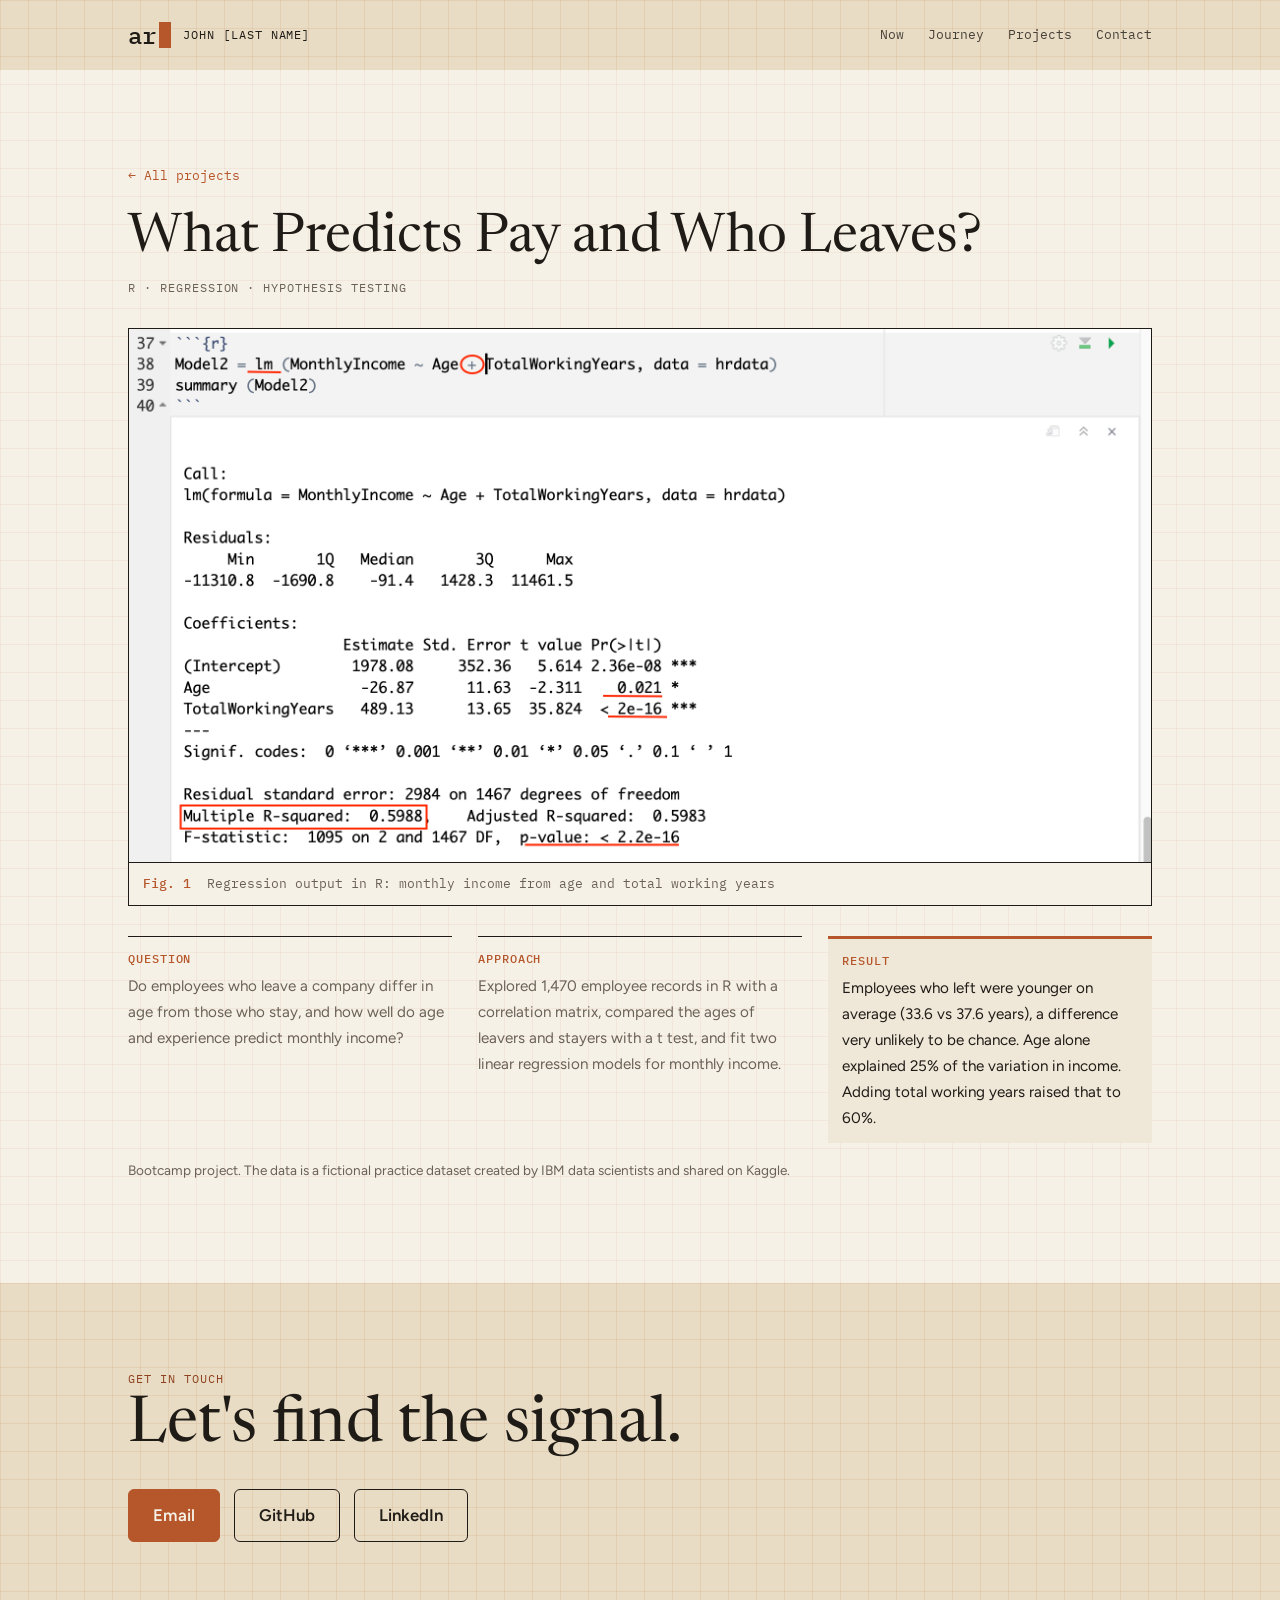
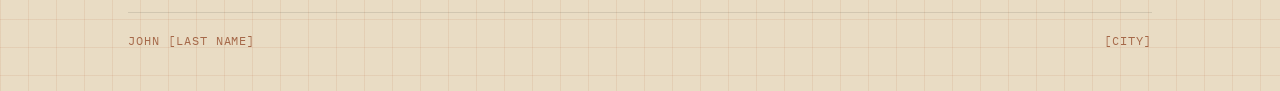
==== hr-attrition.html @ 43357c3b "give each project its own page" ====
<!DOCTYPE html>
<html lang="en">
<head>
<meta charset="UTF-8">
<meta name="viewport" content="width=device-width, initial-scale=1.0">
<title>What Predicts Pay and Who Leaves? | John [Last Name]</title>
<meta name="description" content="A regression and hypothesis testing project in R on employee pay and attrition.">
<!-- Link preview: what shows when you paste your site link into LinkedIn or a text message -->
<meta property="og:title" content="What Predicts Pay and Who Leaves? | John [Last Name]">
<meta property="og:description" content="A regression and hypothesis testing project in R on employee pay and attrition.">
<meta property="og:type" content="website">
<meta property="og:url" content="https://arod-lab.github.io/hr-attrition.html">
<!-- Tab icon: "ar" with a rust cursor, the same as the logo, drawn right here so no image file is needed -->
<link rel="icon" href="data:image/svg+xml,%3Csvg xmlns='http://www.w3.org/2000/svg' viewBox='0 0 64 64'%3E%3Crect width='64' height='64' rx='12' fill='%23e9dcc4'/%3E%3Ctext x='26' y='44' font-family='ui-monospace,Menlo,monospace' font-weight='700' font-size='30' text-anchor='middle' fill='%231f1b16'%3Ear%3C/text%3E%3Crect x='46' y='20' width='10' height='26' fill='%23b5562b'/%3E%3C/svg%3E">
<link rel="preconnect" href="https://fonts.googleapis.com">
<link rel="preconnect" href="https://fonts.gstatic.com" crossorigin>
<link href="https://fonts.googleapis.com/css2?family=Newsreader:opsz,wght@6..72,400;6..72,600&family=Figtree:wght@400;500;600&family=IBM+Plex+Mono:wght@400;500&display=swap" rel="stylesheet">
<!-- All the colors, fonts and layout live in style.css, shared by every page -->
<link rel="stylesheet" href="style.css">
</head>
<body>
<a class="skip" href="#main">Skip to content</a>

<!-- ===== HEADER: stays at the top of the screen while you scroll ===== -->
<header>
  <div class="wrap">
    <a class="me" href="index.html">
      <span class="logo" aria-label="ar">ar<span class="cursor"></span></span>
      <span class="mono">John [Last Name]</span>
    </a>
    <nav>
      <a href="index.html#now">Now</a>
      <a href="index.html#journey">Journey</a>
      <a href="index.html#projects">Projects</a>
      <a href="index.html#contact">Contact</a>
    </nav>
  </div>
</header>

<main id="main" class="wrap">
  <!-- ===== THE PROJECT ===== -->
  <section class="project project-page">
    <a class="back" href="index.html#projects">← All projects</a>
    <h1 class="page-title">What Predicts Pay and Who Leaves?</h1>
    <span class="mono page-tools">R · Regression · Hypothesis testing</span>

    <figure>
      <img class="shot" src="images/hr-regression.png" alt="R output of a linear regression predicting monthly income from age and total working years, with an R squared of 0.5988">
      <figcaption><b>Fig. 1</b> &nbsp;Regression output in R: monthly income from age and total working years</figcaption>
    </figure>
    <div class="qar">
      <div><h4>Question</h4><p>Do employees who leave a company differ in age from those who stay, and how well do age and experience predict monthly income?</p></div>
      <div><h4>Approach</h4><p>Explored 1,470 employee records in R with a correlation matrix, compared the ages of leavers and stayers with a t test, and fit two linear regression models for monthly income.</p></div>
      <div class="result"><h4>Result</h4><p>Employees who left were younger on average (33.6 vs 37.6 years), a difference very unlikely to be chance. Age alone explained 25% of the variation in income. Adding total working years raised that to 60%.</p></div>
    </div>
    <p class="note">Bootcamp project. The data is a fictional practice dataset created by IBM data scientists and shared on Kaggle.</p>

  </section>
</main>

<!-- ===== SAND BOTTOM BAND: contact ===== -->
<div class="bottom" id="contact">
  <div class="wrap">
    <span class="mono">Get in touch</span>
    <h2>Let's find the signal.</h2>
    <div class="buttons">
      <a class="btn primary" href="mailto:you@example.com">Email</a>
      <a class="btn" href="https://github.com/arod-lab">GitHub</a>
      <a class="btn" href="https://www.linkedin.com/in/your-profile">LinkedIn</a>
      <!-- RESUME (hidden until you have one). Put resume.pdf next to this file, then delete
           this comment and paste in:  <a class="btn" href="resume.pdf">Resume</a>  -->
    </div>
    <footer class="mono"><span>John [Last Name]</span><span>[City]</span></footer>
  </div>
</div>
</body>
</html>
---- style.css ----
/* ==========================================================
   style.css: the look of every page on the site.
   index.html and each project page all load this one file,
   so a change here shows up everywhere.
   ========================================================== */

/* ===== Colors and fonts: change these to restyle the whole page ===== */
:root {
  /* ===== Top and bottom bands: light warm sand ===== */
  --band: #e9dcc4;            /* band background */
  --band-text: #1f1b16;       /* text on the band */
  --band-accent: #8f4220;     /* small labels and photo frame on the band (darker rust so small text is easy to read) */
  --band-grid: rgba(181, 86, 43, 0.10); /* graph paper lines on the band */
  --band-btn: #b5562b;        /* main button on the band */
  --band-btn-text: #f6f1e7;   /* main button text */
  --band-photo: #d8c7a8;      /* photo placeholder */
  --band-rule: rgba(31, 27, 22, 0.15); /* thin line above the footer */
  --bg: #f6f1e7;        /* warm paper */
  --tint: #efe7d8;      /* shaded paper */
  --ink: #1f1b16;       /* text */
  --muted: #6b6257;     /* lighter text */
  --rule: #d9cfbf;      /* thin lines */
  --accent: #b5562b;    /* rust */
  --grid: rgba(181, 86, 43, 0.07);       /* graph paper lines on paper */
  --grid-size: 28px;                      /* size of each graph paper square */
  --serif: "Newsreader", Georgia, serif;
  --sans: "Figtree", system-ui, sans-serif;
  --mono: "IBM Plex Mono", ui-monospace, monospace;
}
* { box-sizing: border-box; margin: 0; padding: 0; }
/* Smooth scrolling, but only for people who have not asked their device to reduce motion */
@media (prefers-reduced-motion: no-preference) { html { scroll-behavior: smooth; } }
/* Graph paper: two sets of thin lines (across and down) drawn with gradients */
body {
  background-color: var(--bg);
  background-image:
    linear-gradient(var(--grid) 1px, transparent 1px),
    linear-gradient(90deg, var(--grid) 1px, transparent 1px);
  background-size: var(--grid-size) var(--grid-size);
  color: var(--ink); font-family: var(--sans); font-size: 1.05rem; line-height: 1.7;
}
a { color: inherit; }
img { max-width: 100%; display: block; }
.wrap { max-width: 1080px; margin: 0 auto; padding: 0 28px; }
.skip { position: absolute; left: -999px; }
.skip:focus { left: 16px; top: 16px; background: var(--bg); padding: 8px 12px; }
.mono { font-family: var(--mono); font-size: 0.75rem; letter-spacing: 0.08em; text-transform: uppercase; }

/* ===== Sand bands (top and bottom) ===== */
/* The bands get the same graph paper as the page, in a slightly stronger rust */
.top, .bottom, header {
  background-color: var(--band);
  background-image:
    linear-gradient(var(--band-grid) 1px, transparent 1px),
    linear-gradient(90deg, var(--band-grid) 1px, transparent 1px);
  background-size: var(--grid-size) var(--grid-size);
  color: var(--band-text);
}
/* The header sticks to the top of the screen while you scroll */
header { position: sticky; top: 0; z-index: 10; }
/* Shifts the band's graph paper so its lines continue neatly below the 70px header */
.top { background-position: 0 14px; }
header .wrap { display: flex; justify-content: space-between; align-items: center; height: 70px; }
.me { display: flex; align-items: center; gap: 12px; text-decoration: none; }
/* Logo: "ar" typed in code font, followed by a rust cursor block */
.logo { font-family: var(--mono); font-weight: 500; font-size: 1.5rem; line-height: 1; display: flex; align-items: center; }
.cursor { display: inline-block; width: 0.5em; height: 1.05em; background: var(--accent); margin-left: 3px; }
/* The cursor blinks, unless the visitor has asked their device to reduce motion */
@media (prefers-reduced-motion: no-preference) {
  .cursor { animation: blink 1.1s steps(1) infinite; }
  @keyframes blink { 50% { opacity: 0; } }
}
nav { display: flex; gap: 24px; }
nav a { text-decoration: none; font-family: var(--mono); font-size: 0.8rem; opacity: 0.8; }
nav a:hover { opacity: 1; color: var(--band-accent); }

.hero { display: grid; grid-template-columns: 1.4fr 1fr; gap: 56px; align-items: center; padding: 50px 28px 90px; }
.hero .mono { color: var(--band-accent); }
.hero h1 { font-family: var(--serif); font-weight: 400; font-size: clamp(3.2rem, 7.5vw, 5.6rem); line-height: 1; margin: 16px 0 22px; letter-spacing: -0.02em; }
.hero p { opacity: 0.8; font-size: 1.15rem; max-width: 30em; }
.buttons { display: flex; flex-wrap: wrap; gap: 14px; margin-top: 32px; }
.btn { display: inline-block; padding: 11px 24px; border-radius: 6px; border: 1.5px solid currentColor; text-decoration: none; font-weight: 600; transition: background 0.15s, color 0.15s; }
.btn.primary { background: var(--band-btn); border-color: var(--band-btn); color: var(--band-btn-text); }
.btn:hover { background: var(--band-text); color: var(--band); border-color: var(--band-text); }

/* ===== Hero photo with an offset rust frame ===== */
.photo { position: relative; width: 100%; max-width: 320px; justify-self: center; isolation: isolate; }
.photo::after { content: ""; position: absolute; inset: 14px -14px -14px 14px; border: 1.5px solid var(--band-accent); border-radius: 8px; z-index: -1; }
.photo img, .photo .placeholder { width: 100%; aspect-ratio: 4 / 5; object-fit: cover; border: 1.5px solid var(--band-text); border-radius: 8px; }
.photo .placeholder { background: var(--band-photo); display: grid; place-items: center; font-family: var(--mono); font-size: 0.8rem; opacity: 0.9; }

/* ===== Sections on paper ===== */
section { padding-top: 90px; scroll-margin-top: 20px; }
.head { display: flex; align-items: baseline; gap: 14px; margin-bottom: 30px; }
.head .mono { color: var(--accent); }
h2 { font-family: var(--serif); font-weight: 400; font-size: clamp(2rem, 4vw, 2.8rem); line-height: 1.1; }

/* "Right now": three columns split by thin rules, no boxes */
/* One column per card, so adding or removing a card just works */
.now { display: grid; grid-auto-flow: column; grid-auto-columns: 1fr; border-top: 1.5px solid var(--ink); }
.now div { padding: 22px 24px 8px 0; }
.now div + div { border-left: 1px solid var(--rule); padding-left: 24px; }
.now h3 { font-family: var(--serif); font-weight: 600; font-size: 1.4rem; line-height: 1.2; }
.now .mono { color: var(--accent); }
.now p { color: var(--muted); font-size: 0.95rem; margin-top: 10px; }

/* Journey as a list: a filled dot is done, an open dot is the goal */
.legend { list-style: none; border-top: 1.5px solid var(--ink); }
.legend li { display: grid; grid-template-columns: 26px 150px 1fr; gap: 14px; padding: 20px 0; border-bottom: 1px solid var(--rule); }
.dot { width: 12px; height: 12px; border-radius: 50%; background: var(--accent); margin-top: 9px; }
.dot.open { background: transparent; border: 1.5px solid var(--accent); }
.dot.none { background: var(--rule); }
.legend .mono { color: var(--muted); padding-top: 5px; }
.legend h3 { font-family: var(--serif); font-weight: 600; font-size: 1.3rem; line-height: 1.25; }
.legend p { color: var(--muted); max-width: 44em; margin-top: 4px; }

/* ===== Projects as report figures ===== */
figure { border: 1.5px solid var(--ink); background: var(--tint); }
/* Screenshots show at their full shape, so nothing gets cropped */
.shot { width: 100%; height: auto; }
.shot.placeholder { aspect-ratio: 16 / 7; display: grid; place-items: center; color: var(--muted); font-family: var(--mono); font-size: 0.8rem; }
figcaption { border-top: 1.5px solid var(--ink); background: var(--bg); padding: 10px 14px; font-family: var(--mono); font-size: 0.8rem; color: var(--muted); }
figcaption b { color: var(--accent); font-weight: 500; }
.project { margin-bottom: 70px; }
.project-title { display: flex; flex-wrap: wrap; justify-content: space-between; align-items: baseline; gap: 10px; margin: 26px 0 18px; }
.project-title:first-child { margin-top: 0; } /* no extra gap when there is no screenshot above the title */
.project h3 { font-family: var(--serif); font-weight: 600; font-size: 2.1rem; line-height: 1.1; }
.project-title .mono { color: var(--muted); }
/* Question, Approach, Result side by side */
.qar { display: grid; grid-template-columns: repeat(3, 1fr); gap: 26px; }
.qar > div { border-top: 1.5px solid var(--ink); padding-top: 12px; }
.qar h4 { font-family: var(--mono); font-weight: 500; font-size: 0.72rem; letter-spacing: 0.08em; text-transform: uppercase; color: var(--accent); margin-bottom: 6px; }
.qar p { color: var(--muted); font-size: 0.95rem; }
.qar .result { border-top-color: var(--accent); border-top-width: 3px; background: var(--tint); padding: 12px 14px; }
.qar .result p { color: var(--ink); }
/* Small print under a project: assumptions and where the data came from */
.note { color: var(--muted); font-size: 0.85rem; margin-top: 16px; max-width: 60em; }
/* ===== Project cards on the home page, two per row ===== */
.cards { display: grid; grid-template-columns: repeat(2, 1fr); gap: 32px; align-items: start; }
.card { text-decoration: none; display: block; }
.card h3 { font-family: var(--serif); font-weight: 600; font-size: 1.6rem; line-height: 1.15; margin: 18px 0 6px; }
.card .mono { color: var(--muted); }
.card p { color: var(--muted); font-size: 0.95rem; margin-top: 8px; }
.card .go { display: inline-block; margin-top: 12px; color: var(--accent); font-weight: 600; }
.card:hover h3, .card:hover .go { text-decoration: underline; }
.card:hover figure { border-color: var(--accent); }

/* ===== A project's own page ===== */
.back { display: inline-block; margin-bottom: 22px; font-family: var(--mono); font-size: 0.8rem; color: var(--accent); text-decoration: none; }
.back:hover { text-decoration: underline; }
.page-title { font-family: var(--serif); font-weight: 400; font-size: clamp(2.2rem, 5vw, 3.4rem); line-height: 1.08; margin-bottom: 10px; }
.page-tools { color: var(--muted); display: block; margin-bottom: 30px; }
.project-page .qar { margin-top: 30px; }

/* Extra figures under a project, two per row */
.more { display: grid; grid-template-columns: repeat(2, 1fr); gap: 20px; align-items: start; margin-top: 26px; }
.project .buttons { margin-top: 24px; }
.project .btn { padding: 8px 18px; font-size: 0.9rem; }
.project .btn.primary { background: var(--accent); border-color: var(--accent); color: var(--bg); }
.project .btn:not(.primary) { color: var(--ink); }
.project .btn:hover { background: var(--ink); color: var(--bg); border-color: var(--ink); }

/* Skills styled like bits of code */
.skills { display: flex; flex-wrap: wrap; gap: 10px; }
.skills code { font-family: var(--mono); font-size: 0.9rem; background: var(--tint); border: 1px solid var(--rule); border-radius: 4px; padding: 4px 12px; }

/* ===== Sand contact band at the bottom ===== */
.bottom { margin-top: 100px; padding: 80px 0 40px; }
.bottom h2 { font-size: clamp(2.4rem, 6vw, 4rem); }
.bottom .mono { color: var(--band-accent); }
.bottom .buttons { margin-top: 28px; }
.bottom footer { margin-top: 70px; padding-top: 18px; border-top: 1px solid var(--band-rule); display: flex; justify-content: space-between; opacity: 0.75; }

/* ===== Phones and small screens ===== */
@media (max-width: 820px) {
  nav { gap: 14px; }
  .me .mono { display: none; } /* hide the name next to the logo on phones, keep the logo */
  .hero { grid-template-columns: 1fr; padding-bottom: 50px; }
  .photo { order: -1; max-width: 220px; justify-self: start; } /* photo moves above the name on phones */
  .now { grid-auto-flow: row; } /* cards stack on phones */
  .qar { grid-template-columns: 1fr; }
  .more, .cards { grid-template-columns: 1fr; } /* extra figures and project cards stack on phones */
  .now div + div { border-left: 0; border-top: 1px solid var(--rule); padding-left: 0; }
  .legend li { grid-template-columns: 22px 1fr; }
  .legend li > div { grid-column: 2; }
  .bottom footer { flex-direction: column; gap: 4px; }
}
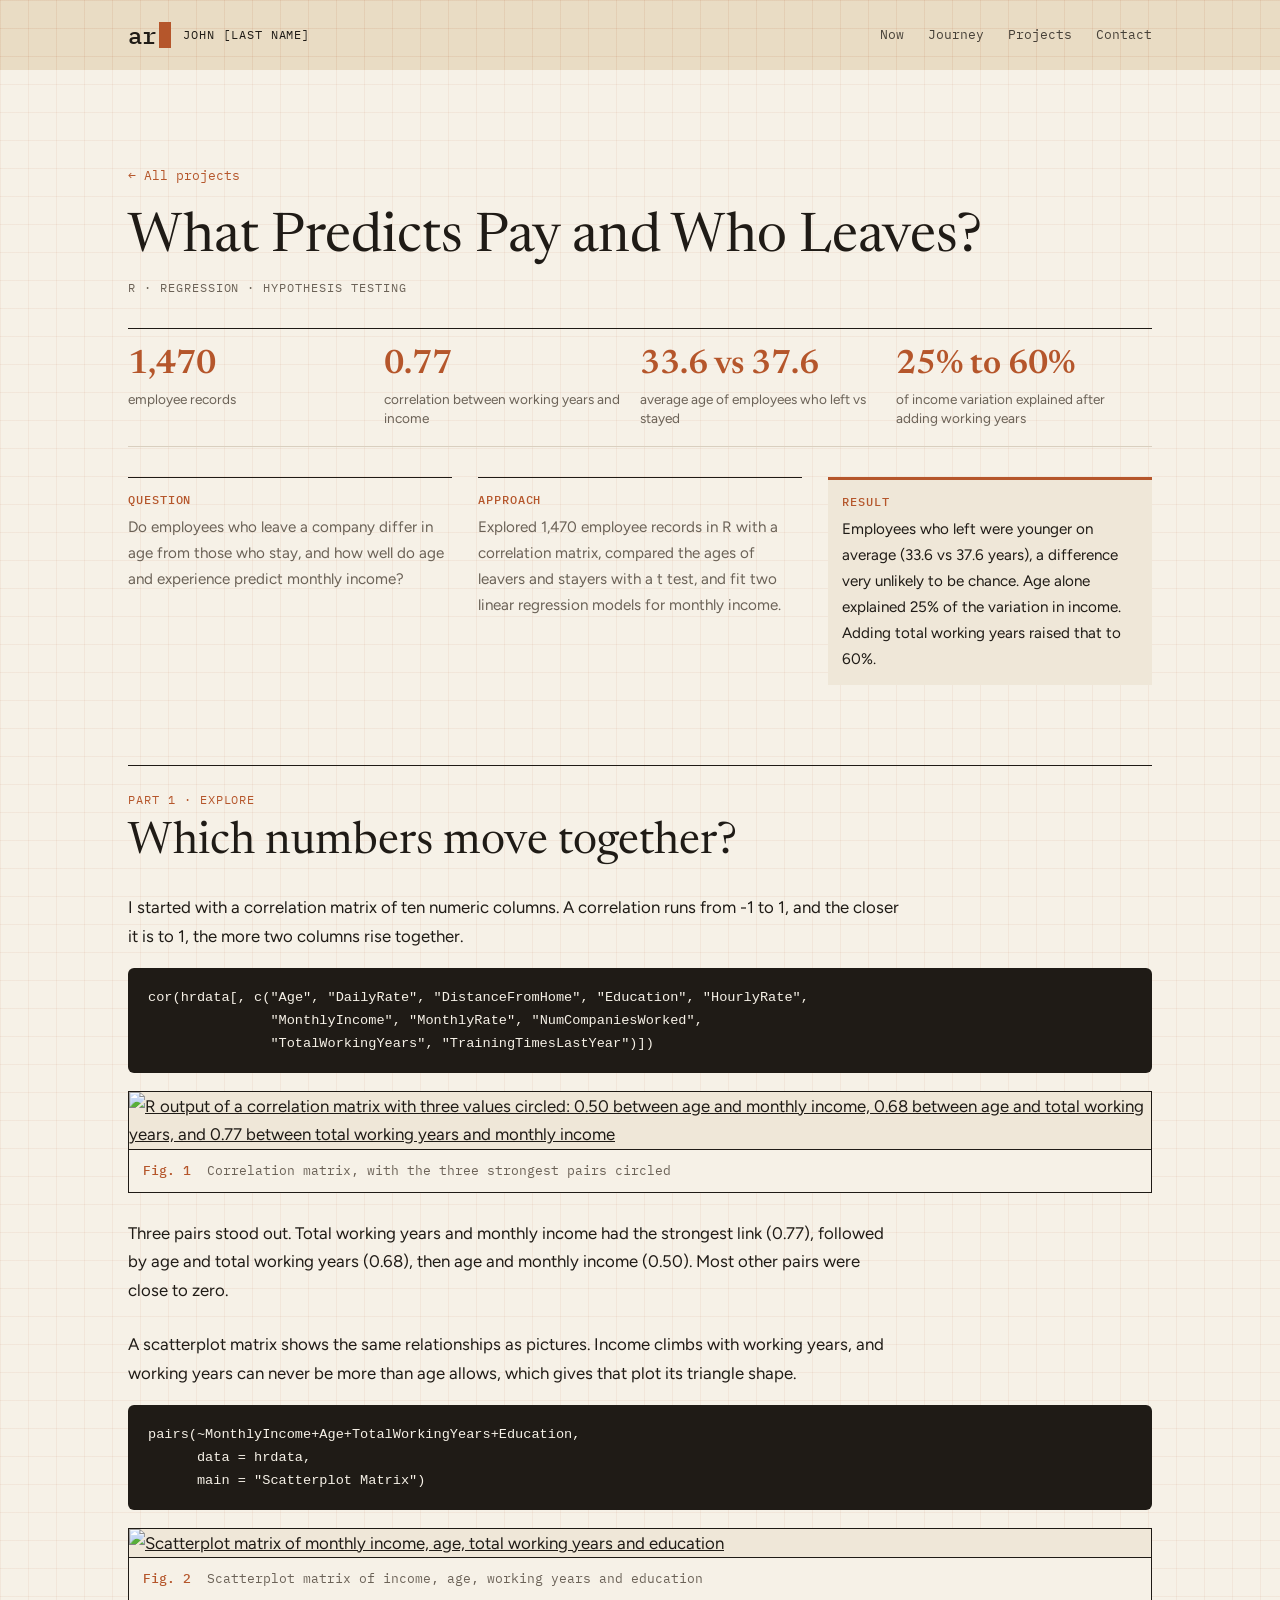
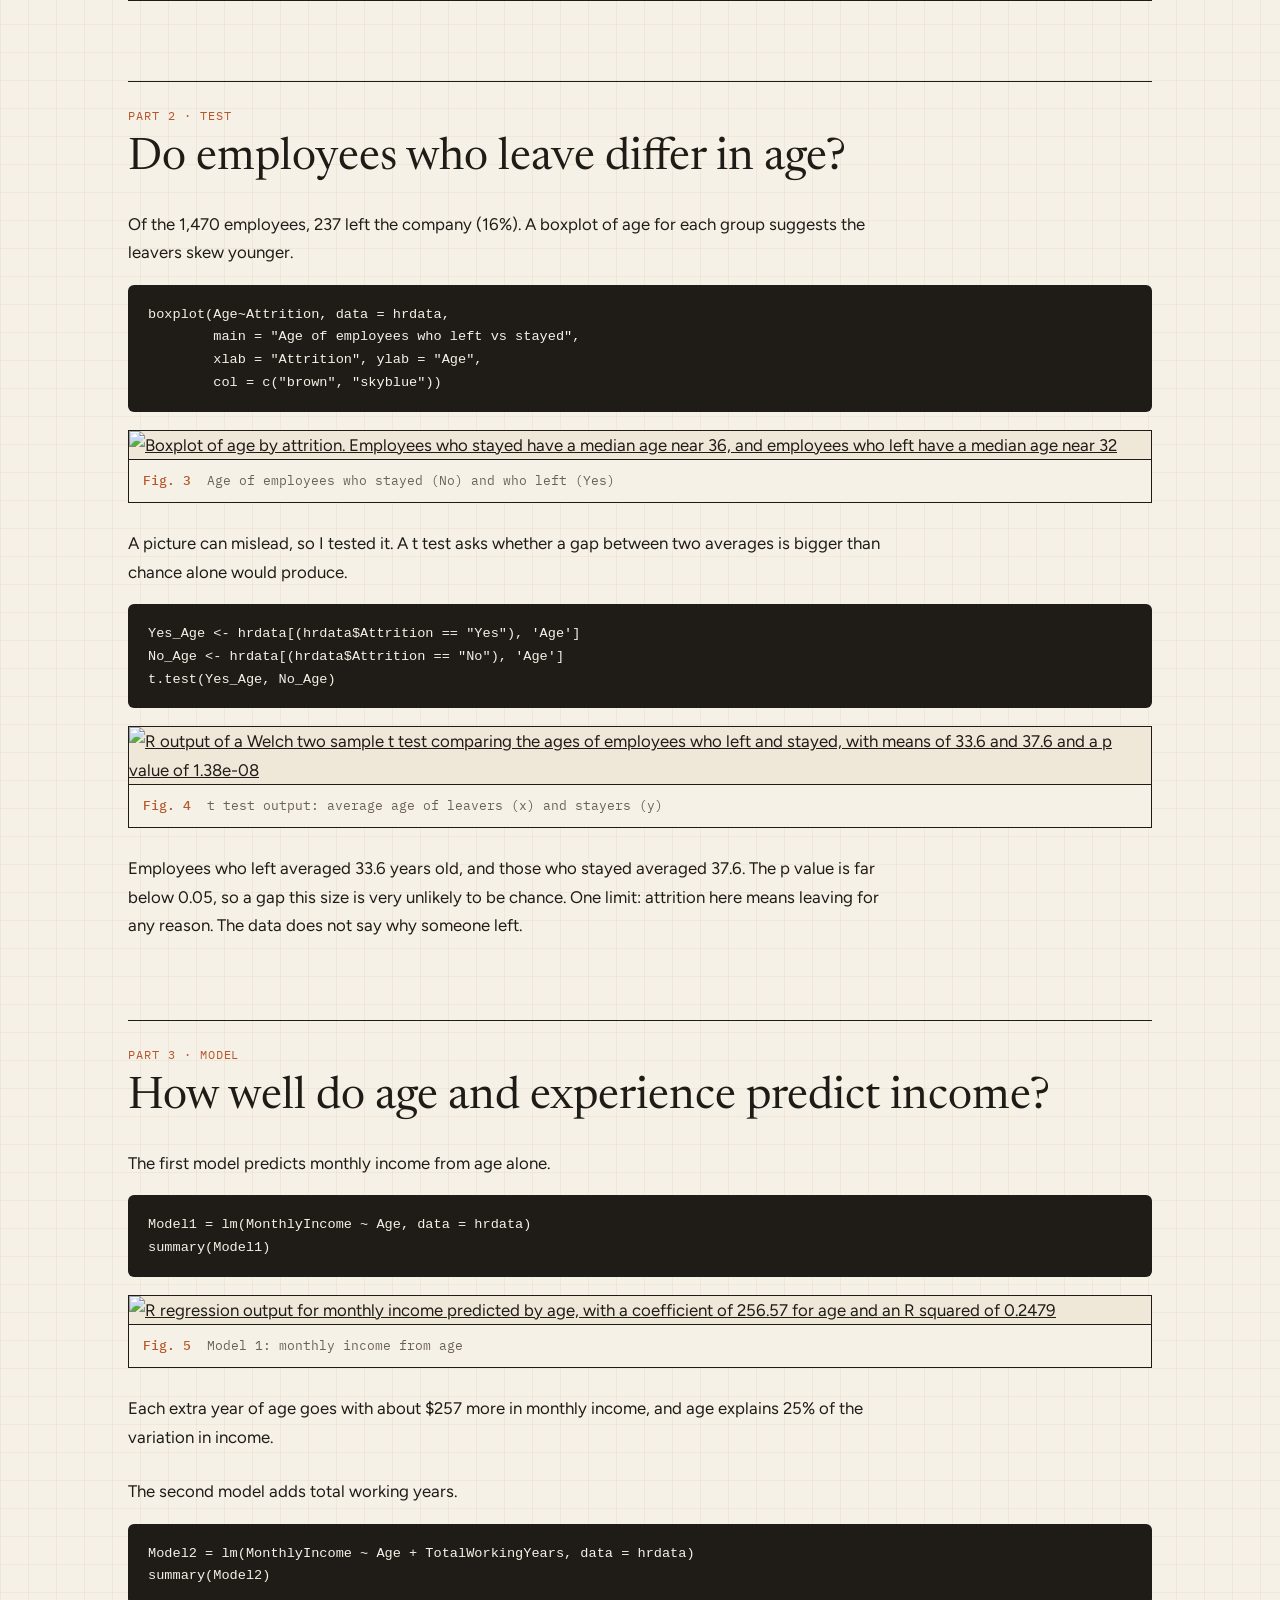
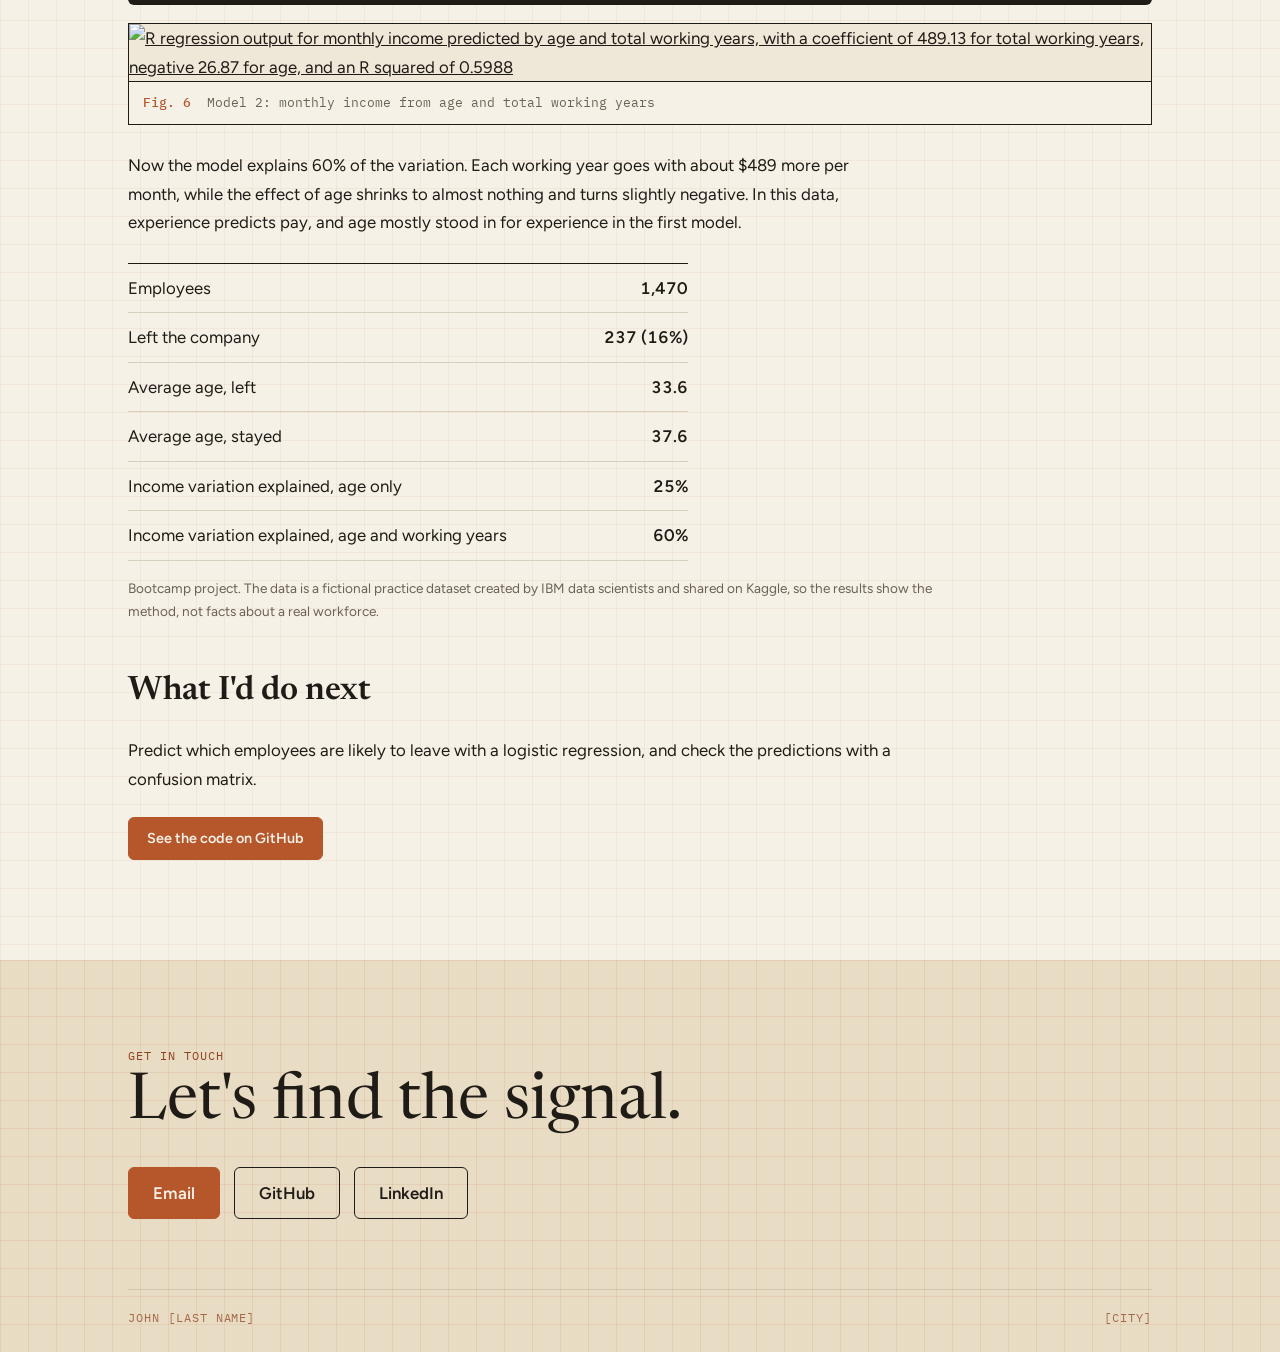
==== commit 27c4db1a: "link project to their code" ====
--- a/hr-attrition.html
+++ b/hr-attrition.html
@@ -38,22 +38,124 @@
 </header>
 
 <main id="main" class="wrap">
-  <!-- ===== THE PROJECT ===== -->
   <section class="project project-page">
+
+    <!-- ===== TITLE ===== -->
     <a class="back" href="index.html#projects">← All projects</a>
     <h1 class="page-title">What Predicts Pay and Who Leaves?</h1>
     <span class="mono page-tools">R · Regression · Hypothesis testing</span>
 
-    <figure>
-      <img class="shot" src="images/hr-regression.png" alt="R output of a linear regression predicting monthly income from age and total working years, with an R squared of 0.5988">
-      <figcaption><b>Fig. 1</b> &nbsp;Regression output in R: monthly income from age and total working years</figcaption>
-    </figure>
+    <!-- ===== KEY NUMBERS: the headline results in one row ===== -->
+    <div class="stats">
+      <div class="stat"><b>1,470</b><span>employee records</span></div>
+      <div class="stat"><b>0.77</b><span>correlation between working years and income</span></div>
+      <div class="stat"><b>33.6 vs 37.6</b><span>average age of employees who left vs stayed</span></div>
+      <div class="stat"><b>25% to 60%</b><span>of income variation explained after adding working years</span></div>
+    </div>
+
+    <!-- ===== QUESTION, APPROACH, RESULT ===== -->
     <div class="qar">
       <div><h4>Question</h4><p>Do employees who leave a company differ in age from those who stay, and how well do age and experience predict monthly income?</p></div>
       <div><h4>Approach</h4><p>Explored 1,470 employee records in R with a correlation matrix, compared the ages of leavers and stayers with a t test, and fit two linear regression models for monthly income.</p></div>
       <div class="result"><h4>Result</h4><p>Employees who left were younger on average (33.6 vs 37.6 years), a difference very unlikely to be chance. Age alone explained 25% of the variation in income. Adding total working years raised that to 60%.</p></div>
     </div>
-    <p class="note">Bootcamp project. The data is a fictional practice dataset created by IBM data scientists and shared on Kaggle.</p>
+
+    <!-- ===== PART 1: EXPLORE ===== -->
+    <div class="part">
+      <span class="mono">Part 1 · Explore</span>
+      <h2>Which numbers move together?</h2>
+    </div>
+
+    <p class="prose">I started with a correlation matrix of ten numeric columns. A correlation runs from -1 to 1, and the closer it is to 1, the more two columns rise together.</p>
+<!-- The <span> tags color the code. The letters (f, s, n and so on) are explained in style.css -->
+<pre class="code"><code><span class="f">cor</span>(hrdata[, <span class="f">c</span>(<span class="s">"Age"</span>, <span class="s">"DailyRate"</span>, <span class="s">"DistanceFromHome"</span>, <span class="s">"Education"</span>, <span class="s">"HourlyRate"</span>,
+               <span class="s">"MonthlyIncome"</span>, <span class="s">"MonthlyRate"</span>, <span class="s">"NumCompaniesWorked"</span>,
+               <span class="s">"TotalWorkingYears"</span>, <span class="s">"TrainingTimesLastYear"</span>)])</code></pre>
+    <!-- Each picture is a link, so clicking it opens the full size image -->
+    <figure>
+      <a href="images/hr-correlation.png"><img class="shot" src="images/hr-correlation.png" alt="R output of a correlation matrix with three values circled: 0.50 between age and monthly income, 0.68 between age and total working years, and 0.77 between total working years and monthly income"></a>
+      <figcaption><b>Fig. 1</b> &nbsp;Correlation matrix, with the three strongest pairs circled</figcaption>
+    </figure>
+    <p class="prose">Three pairs stood out. Total working years and monthly income had the strongest link (0.77), followed by age and total working years (0.68), then age and monthly income (0.50). Most other pairs were close to zero.</p>
+
+    <p class="prose">A scatterplot matrix shows the same relationships as pictures. Income climbs with working years, and working years can never be more than age allows, which gives that plot its triangle shape.</p>
+<pre class="code"><code><span class="f">pairs</span>(~MonthlyIncome+Age+TotalWorkingYears+Education,
+      data = hrdata,
+      main = <span class="s">"Scatterplot Matrix"</span>)</code></pre>
+    <figure>
+      <a href="images/hr-scatter.png"><img class="shot" src="images/hr-scatter.png" alt="Scatterplot matrix of monthly income, age, total working years and education"></a>
+      <figcaption><b>Fig. 2</b> &nbsp;Scatterplot matrix of income, age, working years and education</figcaption>
+    </figure>
+
+    <!-- ===== PART 2: TEST ===== -->
+    <div class="part">
+      <span class="mono">Part 2 · Test</span>
+      <h2>Do employees who leave differ in age?</h2>
+    </div>
+
+    <p class="prose">Of the 1,470 employees, 237 left the company (16%). A boxplot of age for each group suggests the leavers skew younger.</p>
+<pre class="code"><code><span class="f">boxplot</span>(Age~Attrition, data = hrdata,
+        main = <span class="s">"Age of employees who left vs stayed"</span>,
+        xlab = <span class="s">"Attrition"</span>, ylab = <span class="s">"Age"</span>,
+        col = <span class="f">c</span>(<span class="s">"brown"</span>, <span class="s">"skyblue"</span>))</code></pre>
+    <figure>
+      <a href="images/hr-boxplot.png"><img class="shot" src="images/hr-boxplot.png" alt="Boxplot of age by attrition. Employees who stayed have a median age near 36, and employees who left have a median age near 32"></a>
+      <figcaption><b>Fig. 3</b> &nbsp;Age of employees who stayed (No) and who left (Yes)</figcaption>
+    </figure>
+
+    <p class="prose">A picture can mislead, so I tested it. A t test asks whether a gap between two averages is bigger than chance alone would produce.</p>
+<pre class="code"><code>Yes_Age &lt;- hrdata[(hrdata$Attrition == <span class="s">"Yes"</span>), <span class="s">'Age'</span>]
+No_Age &lt;- hrdata[(hrdata$Attrition == <span class="s">"No"</span>), <span class="s">'Age'</span>]
+<span class="f">t.test</span>(Yes_Age, No_Age)</code></pre>
+    <figure>
+      <a href="images/hr-ttest.png"><img class="shot" src="images/hr-ttest.png" alt="R output of a Welch two sample t test comparing the ages of employees who left and stayed, with means of 33.6 and 37.6 and a p value of 1.38e-08"></a>
+      <figcaption><b>Fig. 4</b> &nbsp;t test output: average age of leavers (x) and stayers (y)</figcaption>
+    </figure>
+    <p class="prose">Employees who left averaged 33.6 years old, and those who stayed averaged 37.6. The p value is far below 0.05, so a gap this size is very unlikely to be chance. One limit: attrition here means leaving for any reason. The data does not say why someone left.</p>
+
+    <!-- ===== PART 3: MODEL ===== -->
+    <div class="part">
+      <span class="mono">Part 3 · Model</span>
+      <h2>How well do age and experience predict income?</h2>
+    </div>
+
+    <p class="prose">The first model predicts monthly income from age alone.</p>
+<pre class="code"><code>Model1 = <span class="f">lm</span>(MonthlyIncome ~ Age, data = hrdata)
+<span class="f">summary</span>(Model1)</code></pre>
+    <figure>
+      <a href="images/hr-model1.png"><img class="shot" src="images/hr-model1.png" alt="R regression output for monthly income predicted by age, with a coefficient of 256.57 for age and an R squared of 0.2479"></a>
+      <figcaption><b>Fig. 5</b> &nbsp;Model 1: monthly income from age</figcaption>
+    </figure>
+    <p class="prose">Each extra year of age goes with about $257 more in monthly income, and age explains 25% of the variation in income.</p>
+
+    <p class="prose">The second model adds total working years.</p>
+<pre class="code"><code>Model2 = <span class="f">lm</span>(MonthlyIncome ~ Age + TotalWorkingYears, data = hrdata)
+<span class="f">summary</span>(Model2)</code></pre>
+    <figure>
+      <a href="images/hr-model2.png"><img class="shot" src="images/hr-model2.png" alt="R regression output for monthly income predicted by age and total working years, with a coefficient of 489.13 for total working years, negative 26.87 for age, and an R squared of 0.5988"></a>
+      <figcaption><b>Fig. 6</b> &nbsp;Model 2: monthly income from age and total working years</figcaption>
+    </figure>
+    <p class="prose">Now the model explains 60% of the variation. Each working year goes with about $489 more per month, while the effect of age shrinks to almost nothing and turns slightly negative. In this data, experience predicts pay, and age mostly stood in for experience in the first model.</p>
+
+    <!-- Results table -->
+    <table class="results">
+      <tr><td>Employees</td><td>1,470</td></tr>
+      <tr><td>Left the company</td><td>237 (16%)</td></tr>
+      <tr><td>Average age, left</td><td>33.6</td></tr>
+      <tr><td>Average age, stayed</td><td>37.6</td></tr>
+      <tr><td>Income variation explained, age only</td><td>25%</td></tr>
+      <tr><td>Income variation explained, age and working years</td><td>60%</td></tr>
+    </table>
+    <p class="note">Bootcamp project. The data is a fictional practice dataset created by IBM data scientists and shared on Kaggle, so the results show the method, not facts about a real workforce.</p>
+
+    <!-- ===== NEXT ===== -->
+    <h3 class="sub">What I'd do next</h3>
+    <p class="prose">Predict which employees are likely to leave with a logistic regression, and check the predictions with a confusion matrix.</p>
+
+    <!-- BUTTON: opens this project's code and README on GitHub -->
+    <div class="buttons">
+      <a class="btn primary" href="https://github.com/arod-lab/hr-attrition">See the code on GitHub</a>
+    </div>
 
   </section>
 </main>
--- a/style.css
+++ b/style.css
@@ -151,6 +151,32 @@
 .page-title { font-family: var(--serif); font-weight: 400; font-size: clamp(2.2rem, 5vw, 3.4rem); line-height: 1.08; margin-bottom: 10px; }
 .page-tools { color: var(--muted); display: block; margin-bottom: 30px; }
 .project-page .qar { margin-top: 30px; }
+.project-page figure { margin-top: 18px; }
+.project-page figure a { display: block; cursor: zoom-in; } /* click a picture to open it full size */
+
+/* Key numbers: a row of big figures at the top of a project page */
+.stats { display: grid; grid-template-columns: repeat(auto-fit, minmax(160px, 1fr)); border-top: 1.5px solid var(--ink); border-bottom: 1px solid var(--rule); }
+.stat { padding: 18px 16px 18px 0; }
+.stat b { display: block; font-family: var(--serif); font-weight: 600; font-size: 2.1rem; line-height: 1.1; color: var(--accent); }
+.stat span { display: block; color: var(--muted); font-size: 0.85rem; line-height: 1.4; margin-top: 6px; }
+
+/* A new part of the story: small label, then a heading */
+.part { margin-top: 80px; padding-top: 18px; border-top: 1.5px solid var(--ink); }
+.part .mono { color: var(--accent); }
+.part h2 { margin-top: 6px; }
+.sub { font-family: var(--serif); font-weight: 600; font-size: 1.5rem; line-height: 1.2; margin-top: 50px; }
+/* Body text on a project page */
+.prose { max-width: 46em; margin-top: 26px; }
+.steps { max-width: 46em; margin: 14px 0 0 22px; }
+.steps li { margin-top: 6px; }
+
+/* Code samples */
+.code { background: var(--ink); color: var(--bg); font-family: var(--mono); font-size: 0.85rem; line-height: 1.6; padding: 18px 20px; margin-top: 18px; border-radius: 6px; overflow-x: auto; }
+
+/* Results table: label on the left, number on the right */
+.results { border-collapse: collapse; margin-top: 26px; width: 100%; max-width: 560px; border-top: 1.5px solid var(--ink); }
+.results td { padding: 10px 0; border-bottom: 1px solid var(--rule); }
+.results td:last-child { text-align: right; font-weight: 600; font-variant-numeric: tabular-nums; }
 
 /* Extra figures under a project, two per row */
 .more { display: grid; grid-template-columns: repeat(2, 1fr); gap: 20px; align-items: start; margin-top: 26px; }
